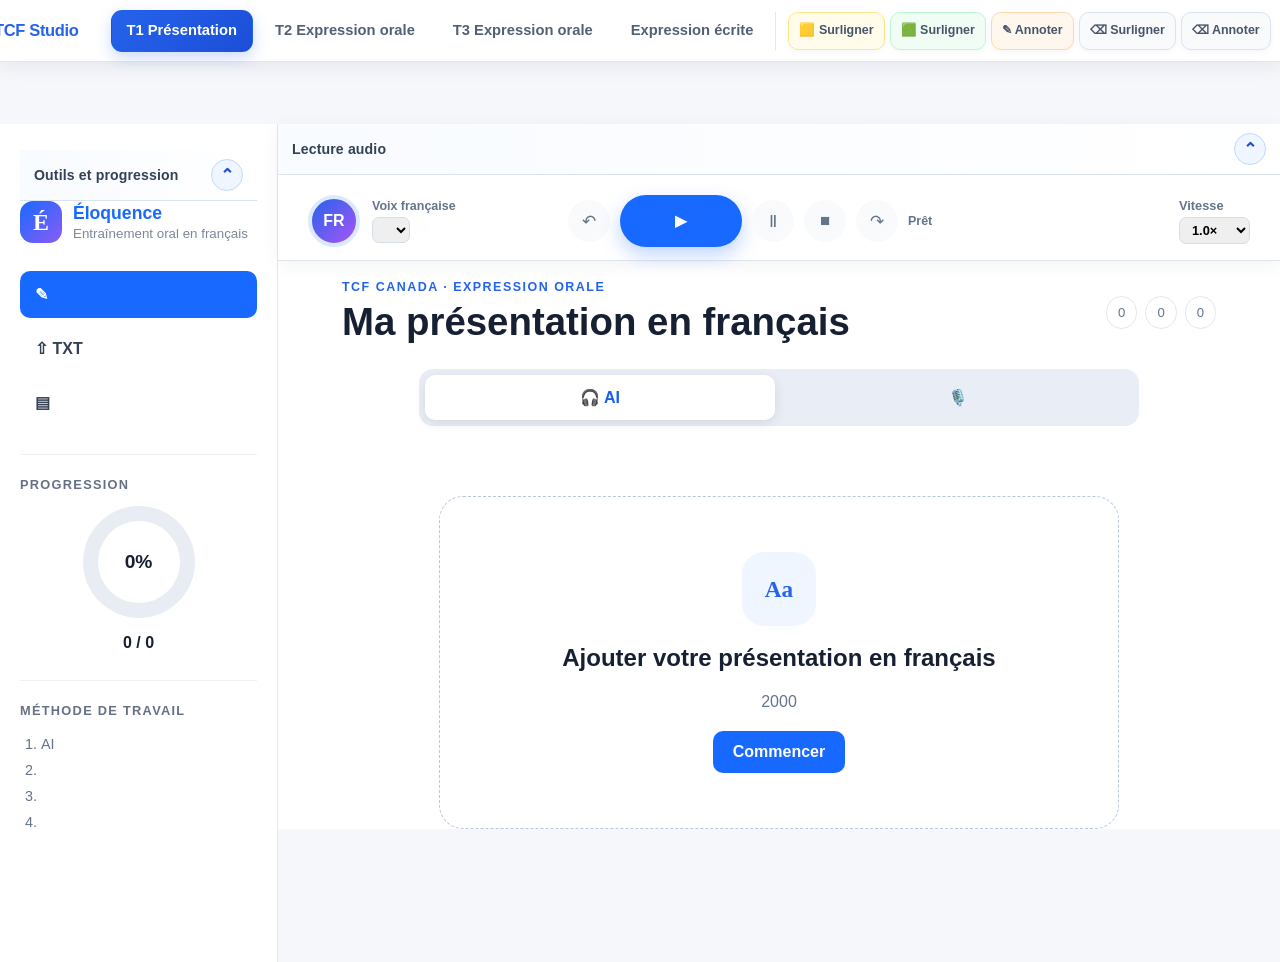
==== t1.html @ 90a97563 "Add persistent collapsible modules across all pages" ====
<!DOCTYPE html>
<html lang="fr">
<head>
  <meta charset="UTF-8" />
  <meta name="viewport" content="width=device-width, initial-scale=1.0" />
  <title>TCF Tâche 1 自我介绍训练</title>
  <link rel="stylesheet" href="t1.css" />
  <link rel="stylesheet" href="site-nav.css" />
  <link rel="stylesheet" href="study-tools.css" />
</head>
<body>
  <nav class="site-switcher" aria-label="学习页面切换">
    <a class="active" href="t1.html">T1 自我介绍</a>
    <a href="t2.html">T2 口语</a>
    <a href="index.html">T3 口语</a>
    <a href="writing.html">写作练习</a>
  </nav>

  <div class="reader-app">
    <aside class="reader-sidebar">
      <div class="brand"><span>É</span><div><strong>Éloquence</strong><small>法语口语训练</small></div></div>
      <button class="side-action primary" id="newTextBtn" type="button">✎ 添加文本</button>
      <label class="side-action file-action">⇧ 上传 TXT<input id="fileInput" type="file" accept=".txt,text/plain" /></label>
      <button class="side-action" id="libraryBtn" type="button">▤ 我的自我介绍</button>

      <div class="side-section">
        <h2>练习进度</h2>
        <div class="progress-ring" id="progressRing"><span id="progressValue">0%</span></div>
        <p><strong id="sentenceProgress">0 / 0</strong> 句已练习</p>
      </div>

      <div class="side-section tips">
        <h2>练习方法</h2>
        <ol>
          <li>先听 AI 逐句朗读</li>
          <li>录下自己的发音</li>
          <li>使用识别功能比较</li>
          <li>反复练习低分句子</li>
        </ol>
      </div>
    </aside>

    <main class="reader-main">
      <header class="player-bar">
        <div class="voice-control">
          <div class="voice-avatar">FR</div>
          <label>法语声音<select id="voiceSelect"></select></label>
        </div>
        <div class="play-controls">
          <button id="previousBtn" type="button" aria-label="上一句">↶</button>
          <button class="main-play" id="playAllBtn" type="button" aria-label="从头播放全文">▶ 全文朗读</button>
          <button id="pauseBtn" type="button" aria-label="暂停或继续">Ⅱ</button>
          <button id="stopBtn" type="button" aria-label="停止">■</button>
          <button id="nextBtn" type="button" aria-label="下一句">↷</button>
          <span class="playback-status" id="playbackStatus">准备就绪</span>
        </div>
        <label class="rate-control">语速
          <select id="rateSelect">
            <option value="0.65">0.65×</option><option value="0.75">0.75×</option>
            <option value="0.85">0.85×</option><option value="1" selected>1.0×</option>
            <option value="1.1">1.1×</option><option value="1.25">1.25×</option>
          </select>
        </label>
      </header>

      <section class="document-head">
        <div><p>TCF CANADA · EXPRESSION ORALE</p><h1>我的法语自我介绍</h1></div>
        <div class="document-stats"><span id="characterCount">0 字符</span><span id="sentenceCount">0 句</span><span id="estimatedTime">约 0 分钟</span></div>
      </section>

      <div class="practice-mode-tabs" id="practiceModeTabs">
        <button class="is-active" type="button" data-mode="listen">🎧 整体听 AI 朗读</button>
        <button type="button" data-mode="repeat">🎙️ 逐句跟读与纠音</button>
      </div>

      <section class="empty-state" id="emptyState">
        <div class="empty-icon">Aa</div>
        <h2>添加你的法语自我介绍</h2>
        <p>支持约 2000 字长文本。系统会自动分句并生成逐句朗读、录音和发音对比。</p>
        <button id="emptyAddBtn" type="button">开始添加文本</button>
      </section>

      <section class="continuous-reader" id="continuousReader" hidden>
        <div class="continuous-guide"><span>AI 朗读时，当前句会自动高亮并跟随滚动</span><button id="continuousPlayBtn" type="button">▶ 从头朗读全文</button></div>
        <div class="continuous-text" id="continuousText" lang="fr"></div>
      </section>

      <section class="sentence-list" id="sentenceList" hidden></section>
    </main>
  </div>

  <dialog id="textDialog">
    <form method="dialog" class="text-dialog-card">
      <div class="dialog-heading"><div><small>MON INTRODUCTION</small><h2>录入自我介绍</h2></div><button value="cancel" aria-label="关闭">×</button></div>
      <label for="introTitle">标题</label>
      <input id="introTitle" type="text" value="我的法语自我介绍" />
      <label for="introEditor">法语正文</label>
      <textarea id="introEditor" lang="fr" spellcheck="true" placeholder="Bonjour, je m'appelle…"></textarea>
      <div class="dialog-footer"><span id="dialogCount">0 字符</span><button class="save-text" id="saveTextBtn" value="default" type="button">保存并生成逐句练习</button></div>
    </form>
  </dialog>

  <template id="sentenceTemplate">
    <article class="sentence-card">
      <div class="sentence-number"></div>
      <div class="sentence-content">
        <p class="sentence-text" lang="fr"></p>
        <div class="sentence-actions">
          <button class="speak-button" type="button">▶ AI 朗读</button>
          <button class="record-button" type="button">● 开始录音</button>
          <button class="replay-button" type="button" disabled>♫ 回放录音</button>
          <button class="compare-button" type="button">◎ 发音识别</button>
        </div>
        <div class="comparison" hidden></div>
      </div>
      <div class="sentence-score">未练习</div>
    </article>
  </template>
  <script src="t1.js"></script>
  <script src="study-tools.js"></script>
  <script src="french-only.js"></script>
  <script src="module-collapse.js"></script>
</body>
</html>
---- t1.css ----
:root { font-family: Inter, -apple-system, BlinkMacSystemFont, "Segoe UI", sans-serif; color: #172033; background: #f5f7fb; }
* { box-sizing: border-box; }
body { margin: 0; }
button, input, textarea, select { font: inherit; }
button { cursor: pointer; }
.site-switcher { position: sticky; top: 0; z-index: 1000; display: flex; justify-content: center; gap: 8px; padding: 10px 16px; background: rgba(15,23,42,.97); box-shadow: 0 5px 18px rgba(15,23,42,.18); }
.site-switcher a { padding: 9px 16px; color: #cbd5e1; border-radius: 9px; font-weight: 750; text-decoration: none; }
.site-switcher a:hover { color: #fff; background: #334155; }
.site-switcher a.active { color: #fff; background: #2563eb; }
.reader-app { min-height: calc(100vh - 57px); display: grid; grid-template-columns: 278px 1fr; }
.reader-sidebar { position: sticky; top: 62px; height: calc(100vh - 62px); padding: 26px 20px; background: #fff; border-right: 1px solid #e2e8f0; overflow-y: auto; }
.brand { display: flex; align-items: center; gap: 11px; margin-bottom: 28px; color: #1769ff; }
.brand > span { display: grid; place-items: center; width: 42px; height: 42px; color: #fff; background: linear-gradient(135deg,#1769ff,#8b5cf6); border-radius: 13px; font: 900 1.5rem Georgia; }
.brand strong, .brand small { display: block; }.brand strong { font-size: 1.1rem; }.brand small { margin-top: 2px; color: #7c8799; }
.side-action { display: block; width: 100%; margin: 7px 0; padding: 13px 14px; color: #344054; text-align: left; background: #fff; border: 1px solid transparent; border-radius: 10px; font-weight: 750; }
.side-action:hover { background: #f1f5ff; color: #155eef; }.side-action.primary { color: #fff; background: #1769ff; }.file-action input { display: none; }
.side-section { margin-top: 28px; padding-top: 22px; border-top: 1px solid #edf0f5; text-align: center; }.side-section h2 { margin: 0 0 14px; color: #667085; text-align: left; font-size: .8rem; letter-spacing: .1em; text-transform: uppercase; }
.progress-ring { --progress: 0deg; display: grid; place-items: center; width: 112px; height: 112px; margin: 0 auto 12px; background: conic-gradient(#22c55e var(--progress), #e8edf4 0); border-radius: 50%; }.progress-ring::before { content:""; width: 82px; height: 82px; background:#fff; border-radius:50%; }.progress-ring span { position:absolute; font-weight:900; font-size:1.2rem; }
.tips { text-align: left; }.tips ol { padding-left: 21px; color: #64748b; line-height: 1.8; font-size: .9rem; }
.reader-main { min-width: 0; }
.player-bar { position: sticky; top: 62px; z-index: 50; min-height: 90px; display: grid; grid-template-columns: 1fr auto 1fr; align-items: center; gap: 20px; padding: 13px 30px; background: rgba(255,255,255,.96); border-bottom: 1px solid #dfe5ee; box-shadow: 0 4px 18px rgba(15,23,42,.05); backdrop-filter: blur(12px); }
.voice-control { display: flex; align-items: center; gap: 12px; }.voice-avatar { display:grid; place-items:center; width:52px; height:52px; color:#fff; background:linear-gradient(135deg,#2563eb,#a855f7); border:4px solid #dbeafe; border-radius:50%; font-weight:900; }.voice-control label { color:#64748b; font-size:.78rem; font-weight:750; }.voice-control select, .rate-control select { display:block; max-width:230px; margin-top:4px; padding:4px 8px; border:1px solid #d7dde7; border-radius:7px; }
.play-controls { display:flex; align-items:center; gap:10px; }.play-controls button { width:42px; height:42px; color:#64748b; background:#f8fafc; border:0; border-radius:50%; font-size:1.05rem; }.play-controls .main-play { width:auto; min-width:122px; padding:0 18px; height:52px; color:#fff; background:#1769ff; border-radius:28px; font-size:.95rem; font-weight:850; box-shadow:0 8px 20px rgba(23,105,255,.28); }.playback-status { min-width:82px; color:#64748b; font-size:.78rem; font-weight:750; }
.rate-control { justify-self:end; color:#64748b; font-size:.8rem; font-weight:750; }
.document-head { display:flex; justify-content:space-between; gap:20px; padding:30px clamp(24px,5vw,72px) 20px; }.document-head p { margin:0; color:#2563eb; font-size:.78rem; font-weight:850; letter-spacing:.12em; }.document-head h1 { margin:6px 0 0; font-size:clamp(1.7rem,3vw,2.5rem); }.document-stats { display:flex; align-items:center; gap:8px; flex-wrap:wrap; }.document-stats span { padding:8px 11px; color:#64748b; background:#fff; border:1px solid #e2e8f0; border-radius:99px; font-size:.82rem; }
.practice-mode-tabs { display:flex; justify-content:center; gap:8px; width:min(720px,calc(100% - 32px)); margin:5px auto 24px; padding:6px; background:#e9eef6; border-radius:14px; }.practice-mode-tabs button { flex:1; padding:13px 18px; color:#64748b; background:transparent; border:0; border-radius:10px; font-weight:850; }.practice-mode-tabs button.is-active { color:#155eef; background:#fff; box-shadow:0 3px 12px rgba(15,23,42,.1); }
.empty-state { width:min(680px,calc(100% - 40px)); margin:70px auto; padding:55px 30px; text-align:center; background:#fff; border:1px dashed #b9c7dc; border-radius:24px; }.empty-icon { display:grid; place-items:center; width:74px; height:74px; margin:0 auto 18px; color:#2563eb; background:#eff6ff; border-radius:22px; font:800 1.45rem Georgia; }.empty-state h2 { margin:0 0 10px; }.empty-state p { color:#64748b; line-height:1.7; }.empty-state button,.save-text { padding:12px 20px; color:#fff; background:#1769ff; border:0; border-radius:10px; font-weight:800; }
.continuous-reader { width:min(1060px,calc(100% - 42px)); margin:0 auto 70px; }.continuous-guide { display:flex; justify-content:space-between; align-items:center; gap:16px; margin-bottom:12px; padding:12px 16px; color:#475569; background:#eaf2ff; border:1px solid #bfdbfe; border-radius:11px; font-size:.9rem; }.continuous-guide button { padding:9px 14px; color:#fff; background:#1769ff; border:0; border-radius:8px; font-weight:800; }.continuous-text { padding:42px clamp(25px,5vw,65px); background:#fff; border:1px solid #e1e7f0; border-radius:20px; box-shadow:0 10px 35px rgba(15,23,42,.06); font:1.35rem/2.05 Georgia,"Times New Roman",serif; }.reader-sentence { padding:3px 2px; border-radius:6px; transition:.18s ease; cursor:pointer; }.reader-sentence:hover { background:#eff6ff; }.reader-sentence.is-reading { color:#123ea7; background:#fde68a; box-shadow:0 0 0 3px rgba(245,158,11,.14); }
.sentence-list { width:min(1050px,calc(100% - 42px)); margin:5px auto 70px; }.sentence-card { position:relative; display:grid; grid-template-columns:48px 1fr auto; gap:16px; margin:14px 0; padding:22px; background:#fff; border:1px solid #e1e7f0; border-radius:17px; box-shadow:0 7px 22px rgba(15,23,42,.045); transition:.18s ease; }.sentence-card.is-active { border-color:#60a5fa; box-shadow:0 0 0 3px #dbeafe,0 12px 28px rgba(37,99,235,.1); }.sentence-card.is-complete { border-left:5px solid #22c55e; }.sentence-number { display:grid; place-items:center; width:38px; height:38px; color:#2563eb; background:#eff6ff; border-radius:11px; font-weight:900; }.sentence-text { margin:3px 0 16px; font:1.28rem/1.75 Georgia,"Times New Roman",serif; }.sentence-actions { display:flex; flex-wrap:wrap; gap:8px; }.sentence-actions button { padding:8px 11px; color:#475569; background:#f8fafc; border:1px solid #d8e0eb; border-radius:8px; font-size:.82rem; font-weight:750; }.sentence-actions button:hover:not(:disabled) { color:#155eef; background:#eff6ff; border-color:#93c5fd; }.record-button.is-recording { color:#fff!important; background:#ef4444!important; }.sentence-score { min-width:68px; color:#94a3b8; font-size:.8rem; font-weight:800; text-align:right; }.sentence-score.good { color:#16a34a; }.sentence-score.medium { color:#d97706; }.comparison { margin-top:14px; padding:12px 14px; color:#475569; background:#f8fafc; border-radius:9px; font-size:.9rem; line-height:1.65; }.comparison strong { color:#1d4ed8; }
.correction-words { display:flex; flex-wrap:wrap; gap:6px; margin-top:8px; }.correction-words span { padding:4px 8px; color:#b42318; background:#fee4e2; border-radius:6px; font-weight:750; }
dialog { width:min(850px,calc(100% - 24px)); padding:0; border:0; border-radius:20px; box-shadow:0 30px 90px rgba(15,23,42,.3); }dialog::backdrop { background:rgba(15,23,42,.55); backdrop-filter:blur(4px); }.text-dialog-card { padding:28px; }.dialog-heading { display:flex; justify-content:space-between; align-items:start; }.dialog-heading small { color:#2563eb; font-weight:850; letter-spacing:.12em; }.dialog-heading h2 { margin:5px 0 22px; }.dialog-heading button { border:0; background:transparent; font-size:1.8rem; }.text-dialog-card > label { display:block; margin:14px 0 7px; color:#475569; font-weight:750; }.text-dialog-card input,.text-dialog-card textarea { width:100%; padding:12px 14px; border:1px solid #cbd5e1; border-radius:10px; outline:0; }.text-dialog-card textarea { min-height:390px; resize:vertical; font:1.08rem/1.75 Georgia,serif; }.dialog-footer { display:flex; justify-content:space-between; align-items:center; margin-top:15px; color:#64748b; }
@media(max-width:850px){.reader-app{display:block}.reader-sidebar{position:static;width:auto;height:auto}.side-section{display:none}.player-bar{top:57px;grid-template-columns:1fr auto}.rate-control{display:none}.sentence-card{grid-template-columns:38px 1fr}.sentence-score{grid-column:2;text-align:left}.document-head{display:block}.document-stats{margin-top:14px}.site-switcher{justify-content:flex-start;overflow-x:auto}.site-switcher a{flex:none}}
---- site-nav.css ----
:root {
  --studio-blue: #2563eb;
  --studio-blue-dark: #1d4ed8;
  --studio-ink: #172033;
  --studio-muted: #64748b;
  --studio-line: #e2e8f0;
  --studio-paper: #f5f7fb;
  --studio-surface: #ffffff;
  --studio-radius: 16px;
  --studio-shadow: 0 10px 30px rgba(15, 23, 42, 0.07);
}

html { scroll-behavior: smooth; }
body { color: var(--studio-ink); background: var(--studio-paper); }

.site-switcher {
  position: sticky !important;
  top: 0 !important;
  z-index: 2000 !important;
  min-height: 62px;
  display: flex !important;
  align-items: center;
  justify-content: center !important;
  gap: 6px !important;
  padding: 9px max(16px, calc((100vw - 1380px) / 2)) !important;
  background: rgba(255, 255, 255, 0.96) !important;
  border-bottom: 1px solid var(--studio-line);
  box-shadow: 0 5px 20px rgba(15, 23, 42, 0.07) !important;
  backdrop-filter: blur(14px);
}

.site-switcher::before {
  content: "TCF Studio";
  margin-right: 14px;
  padding: 0 12px;
  color: var(--studio-blue);
  font-size: 1.03rem;
  font-weight: 900;
  letter-spacing: -0.02em;
  white-space: nowrap;
}

.site-switcher::after {
  content: "FR";
  margin-left: 6px;
  display: grid;
  place-items: center;
  width: 34px;
  height: 34px;
  color: #fff;
  background: linear-gradient(135deg, #2563eb, #7c3aed);
  border-radius: 50%;
  font-size: 0.72rem;
  font-weight: 900;
}

.top-study-actions {
  display: flex;
  align-items: center;
  gap: 5px;
  margin-left: auto;
  padding-left: 12px;
  border-left: 1px solid #e2e8f0;
  white-space: nowrap;
}
.top-study-actions button {
  min-height: 38px;
  padding: 7px 10px;
  color: #475569;
  background: #f8fafc;
  border: 1px solid #dbe3ee;
  border-radius: 10px;
  font-size: .78rem;
  font-weight: 800;
  line-height: 1;
  box-shadow: 0 2px 6px rgba(15,23,42,.04);
  transition: transform .15s ease, border-color .15s ease, background .15s ease, box-shadow .15s ease;
}
.top-study-actions button:hover {
  color: #1d4ed8;
  background: #fff;
  border-color: #93c5fd;
  box-shadow: 0 5px 12px rgba(37,99,235,.12);
  transform: translateY(-1px);
}
.top-study-actions button:nth-child(1) { background:#fffceb; border-color:#fde68a; }
.top-study-actions button:nth-child(2) { background:#f0fdf4; border-color:#bbf7d0; }
.top-study-actions button:nth-child(3) { background:#fff7ed; border-color:#fed7aa; }

.site-switcher a {
  display: inline-flex !important;
  align-items: center;
  justify-content: center;
  min-height: 42px;
  padding: 9px 15px !important;
  color: #526077 !important;
  background: transparent !important;
  border: 1px solid transparent;
  border-radius: 11px !important;
  font-size: 0.92rem;
  font-weight: 800 !important;
  line-height: 1.2;
  text-decoration: none !important;
  white-space: nowrap;
  transition: 0.16s ease;
}

.site-switcher a:hover,
.site-switcher a:focus-visible {
  color: var(--studio-blue) !important;
  background: #eff6ff !important;
  border-color: #bfdbfe;
  outline: none;
}

.site-switcher a.active {
  color: #fff !important;
  background: linear-gradient(135deg, var(--studio-blue), var(--studio-blue-dark)) !important;
  border-color: transparent;
  box-shadow: 0 6px 15px rgba(37, 99, 235, 0.23);
}

button, a, input, textarea, select { -webkit-tap-highlight-color: transparent; }
button:focus-visible, input:focus-visible, textarea:focus-visible, select:focus-visible {
  outline: 3px solid rgba(37, 99, 235, 0.2);
  outline-offset: 2px;
}

@media (max-width: 760px) {
  .site-switcher {
    justify-content: flex-start !important;
    min-height: 57px;
    padding: 7px 9px !important;
    overflow-x: auto;
    scrollbar-width: none;
  }
  .site-switcher::-webkit-scrollbar { display: none; }
  .site-switcher::before { content: "TCF"; margin-right: 2px; padding: 0 7px; }
  .site-switcher::after { display: none; }
  .site-switcher a { flex: none; min-height: 39px; padding: 8px 12px !important; font-size: 0.84rem; }
  .top-study-actions { flex:none; margin-left:8px; padding-left:8px; }
  .top-study-actions button { min-height:36px; padding:7px 9px; }
  .top-study-actions button span { display:none; }
}

@media print { .site-switcher { display: none !important; } }

.major-collapsible { position:relative; }
.major-collapse-bar { display:flex; align-items:center; justify-content:space-between; gap:14px; min-height:48px; padding:9px 14px; color:#334155; background:linear-gradient(90deg,#f8fbff,#fff); border-bottom:1px solid #dbe3ee; }
.major-collapse-bar strong { font-size:.88rem; letter-spacing:.01em; }
.major-collapse-bar button { display:grid; place-items:center; width:32px; height:32px; padding:0; color:#1d4ed8; background:#eff6ff; border:1px solid #bfdbfe; border-radius:50%; font-size:1.05rem; font-weight:900; }
.major-collapse-bar button:hover { color:#fff; background:#2563eb; }
.major-collapsible.is-major-collapsed > :not(.major-collapse-bar) { display:none!important; }
.major-collapsible.is-major-collapsed { min-height:48px!important; padding-bottom:0!important; }
.major-t1-practice { min-width:0; background:#fff; }
.player-bar.major-collapsible > .major-collapse-bar { grid-column:1/-1; width:100%; margin:-13px -30px 0; width:calc(100% + 60px); }
@media(max-width:760px){.major-collapse-bar{min-height:44px;padding:7px 10px}.major-collapse-bar button{width:30px;height:30px}}
---- study-tools.css ----
.study-tools { position: fixed; right: 16px; bottom: 18px; z-index: 1800; width: min(310px,calc(100vw - 24px)); color: #334155; background: rgba(255,255,255,.97); border: 1px solid #cbd5e1; border-radius: 15px; box-shadow: 0 16px 40px rgba(15,23,42,.18); overflow: hidden; backdrop-filter: blur(12px); }
.study-tools__header { display: flex; align-items: center; justify-content: space-between; padding: 10px 12px; color: #fff; background: #1e3a8a; }.study-tools__header strong { font-size: .88rem; }.study-tools__toggle { width: 28px; height: 28px; padding: 0; color: #fff; background: rgba(255,255,255,.15); border: 0; border-radius: 50%; }
.study-tools__body { padding: 10px; }.study-tools.is-collapsed .study-tools__body { display: none; }.study-tools.is-collapsed { width: 155px; }
.study-tools__actions { display: grid; grid-template-columns: 1fr 1fr; gap: 7px; }.study-tools__actions button { padding: 8px 7px; color: #475569; background: #f8fafc; border: 1px solid #d7dee8; border-radius: 8px; font-size: .76rem; font-weight: 800; }.study-tools__actions button:hover { color: #1d4ed8; border-color: #93c5fd; background: #eff6ff; }.study-tools__actions .yellow::before,.study-tools__actions .green::before { content:""; display:inline-block; width:10px; height:10px; margin-right:5px; border-radius:3px; }.study-tools__actions .yellow::before { background:#fde047; }.study-tools__actions .green::before { background:#86efac; }
.study-tools__list { max-height: 210px; margin-top: 9px; overflow: auto; }.study-tools__empty { padding: 12px; color: #94a3b8; text-align: center; font-size: .75rem; }.study-note-item { position: relative; margin: 6px 0; padding: 9px 26px 9px 9px; background: #f8fafc; border-left: 4px solid #94a3b8; border-radius: 7px; cursor: pointer; }.study-note-item.yellow { border-left-color:#eab308; background:#fffceb; }.study-note-item.green { border-left-color:#22c55e; background:#f0fdf4; }.study-note-item.note { border-left-color:#f97316; background:#fff7ed; }.study-note-item q { display:block; overflow:hidden; color:#475569; font-size:.72rem; line-height:1.4; text-overflow:ellipsis; white-space:nowrap; }.study-note-item p { margin:4px 0 0; color:#1e293b; font-size:.76rem; line-height:1.4; }.study-note-item button { position:absolute; top:6px; right:6px; padding:2px 5px; color:#94a3b8; background:transparent; border:0; }.study-note-item button:hover { color:#dc2626; }
.study-highlight-yellow { background:#fef08a !important; box-shadow:inset 0 -2px #eab308; border-radius:3px; }.study-highlight-green { background:#bbf7d0 !important; box-shadow:inset 0 -2px #22c55e; border-radius:3px; }.study-highlight-note { background:#ffedd5 !important; border-bottom:2px dashed #f97316; border-radius:3px; }
.study-textarea-marked { outline: 3px solid rgba(37,99,235,.18) !important; outline-offset: 2px; }
@media(max-width:600px){.study-tools{right:8px;bottom:8px}}
@media print{.study-tools{display:none!important}}

/* T2/T3 use the same floating annotation UI as the writing page. */
body:has(.study-tools) .annotation-controls,
body:has(.study-tools) .comments-panel,
body:has(.study-tools) #highlight-yellow,
body:has(.study-tools) #highlight-green,
body:has(.study-tools) #annotate,
body:has(.study-tools) #clear-highlights,
body:has(.study-tools) #clear-notes { display:none!important; }
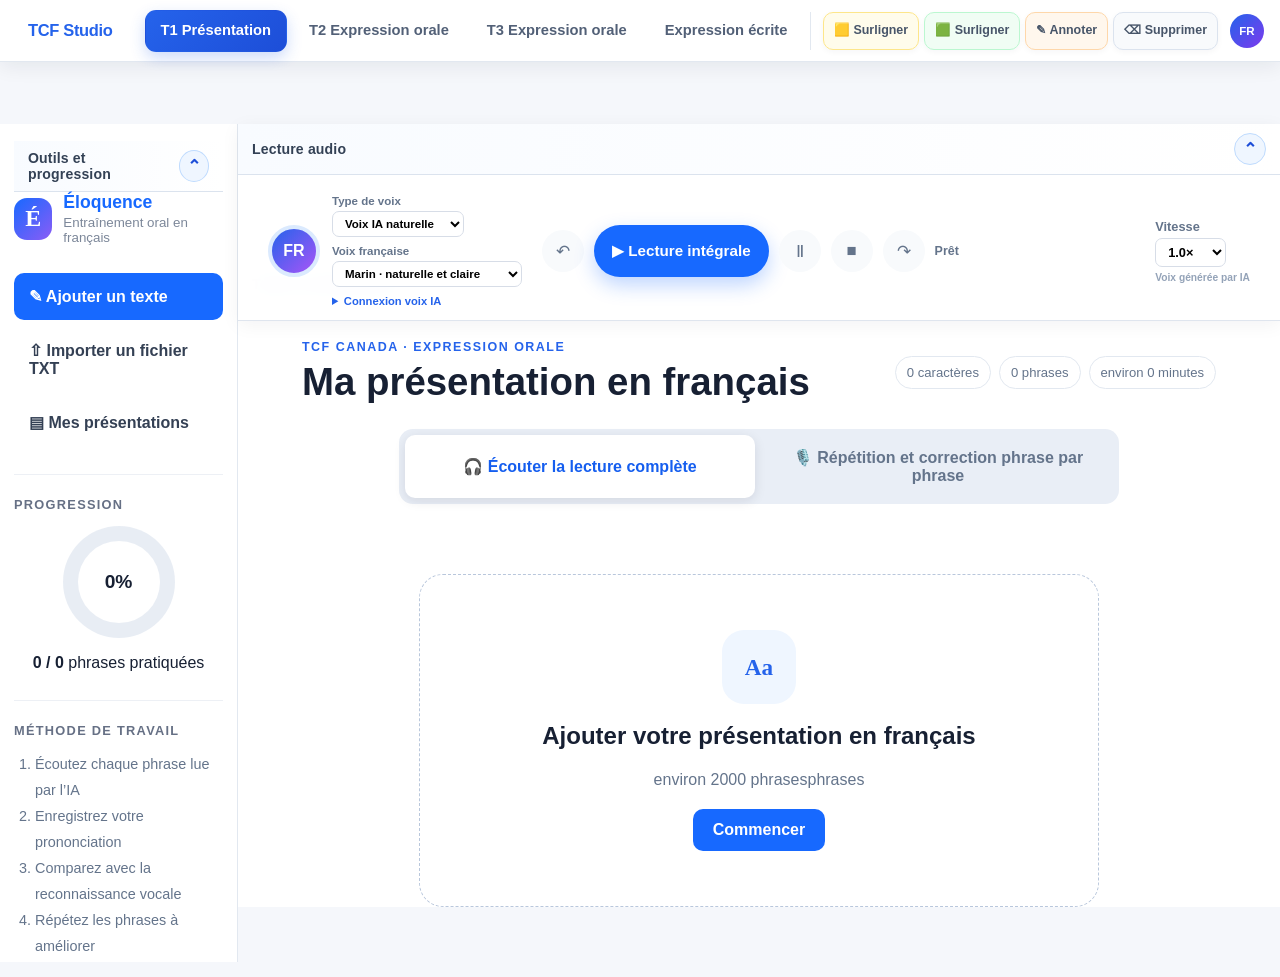
==== commit 390030d7: "Add natural neural voices to T1 reader" ====
--- a/t1.html
+++ b/t1.html
@@ -3,13 +3,13 @@
 <head>
   <meta charset="UTF-8" />
   <meta name="viewport" content="width=device-width, initial-scale=1.0" />
-  <title>TCF Tâche 1 自我介绍训练</title>
+  <title>TCF Tâche 1 · Présentation</title>
   <link rel="stylesheet" href="t1.css" />
   <link rel="stylesheet" href="site-nav.css" />
   <link rel="stylesheet" href="study-tools.css" />
 </head>
 <body>
-  <nav class="site-switcher" aria-label="学习页面切换">
+  <nav class="site-switcher" aria-label="Navigation entre les exercices">
     <a class="active" href="t1.html">T1 自我介绍</a>
     <a href="t2.html">T2 口语</a>
     <a href="index.html">T3 口语</a>
@@ -44,7 +44,11 @@
       <header class="player-bar">
         <div class="voice-control">
           <div class="voice-avatar">FR</div>
-          <label>法语声音<select id="voiceSelect"></select></label>
+          <div class="voice-settings">
+            <label>Type de voix<select id="voiceModeSelect"><option value="ai">Voix IA naturelle</option><option value="system">Voix de l’appareil</option></select></label>
+            <label>Voix française<select id="voiceSelect"></select></label>
+            <details class="voice-api-settings"><summary>Connexion voix IA</summary><label>Adresse du service<input id="ttsEndpoint" type="url" placeholder="https://votre-service.vercel.app/api/tts" /></label><small>La clé API reste uniquement sur le serveur.</small></details>
+          </div>
         </div>
         <div class="play-controls">
           <button id="previousBtn" type="button" aria-label="上一句">↶</button>
@@ -60,6 +64,7 @@
             <option value="0.85">0.85×</option><option value="1" selected>1.0×</option>
             <option value="1.1">1.1×</option><option value="1.25">1.25×</option>
           </select>
+          <small class="ai-disclosure">Voix générée par IA</small>
         </label>
       </header>
 
--- a/t1.css
+++ b/t1.css
@@ -7,8 +7,8 @@
 .site-switcher a { padding: 9px 16px; color: #cbd5e1; border-radius: 9px; font-weight: 750; text-decoration: none; }
 .site-switcher a:hover { color: #fff; background: #334155; }
 .site-switcher a.active { color: #fff; background: #2563eb; }
-.reader-app { min-height: calc(100vh - 57px); display: grid; grid-template-columns: 278px 1fr; }
-.reader-sidebar { position: sticky; top: 62px; height: calc(100vh - 62px); padding: 26px 20px; background: #fff; border-right: 1px solid #e2e8f0; overflow-y: auto; }
+.reader-app { min-height: calc(100vh - 57px); display: grid; grid-template-columns: 238px 1fr; }
+.reader-sidebar { position: sticky; top: 62px; height: calc(100vh - 62px); padding: 17px 14px; background: #fff; border-right: 1px solid #e2e8f0; overflow-y: auto; }
 .brand { display: flex; align-items: center; gap: 11px; margin-bottom: 28px; color: #1769ff; }
 .brand > span { display: grid; place-items: center; width: 42px; height: 42px; color: #fff; background: linear-gradient(135deg,#1769ff,#8b5cf6); border-radius: 13px; font: 900 1.5rem Georgia; }
 .brand strong, .brand small { display: block; }.brand strong { font-size: 1.1rem; }.brand small { margin-top: 2px; color: #7c8799; }
@@ -19,14 +19,16 @@
 .tips { text-align: left; }.tips ol { padding-left: 21px; color: #64748b; line-height: 1.8; font-size: .9rem; }
 .reader-main { min-width: 0; }
 .player-bar { position: sticky; top: 62px; z-index: 50; min-height: 90px; display: grid; grid-template-columns: 1fr auto 1fr; align-items: center; gap: 20px; padding: 13px 30px; background: rgba(255,255,255,.96); border-bottom: 1px solid #dfe5ee; box-shadow: 0 4px 18px rgba(15,23,42,.05); backdrop-filter: blur(12px); }
-.voice-control { display: flex; align-items: center; gap: 12px; }.voice-avatar { display:grid; place-items:center; width:52px; height:52px; color:#fff; background:linear-gradient(135deg,#2563eb,#a855f7); border:4px solid #dbeafe; border-radius:50%; font-weight:900; }.voice-control label { color:#64748b; font-size:.78rem; font-weight:750; }.voice-control select, .rate-control select { display:block; max-width:230px; margin-top:4px; padding:4px 8px; border:1px solid #d7dde7; border-radius:7px; }
+.voice-control { display: flex; align-items: center; gap: 12px; }.voice-avatar { display:grid; place-items:center; flex:0 0 auto; width:52px; height:52px; color:#fff; background:linear-gradient(135deg,#2563eb,#a855f7); border:4px solid #dbeafe; border-radius:50%; font-weight:900; }.voice-settings{display:flex;align-items:end;gap:8px;flex-wrap:wrap}.voice-control label { color:#64748b; font-size:.72rem; font-weight:750; }.voice-control select, .rate-control select,.voice-api-settings input { display:block; max-width:190px; margin-top:4px; padding:5px 8px; border:1px solid #d7dde7; border-radius:7px;background:#fff }
+.voice-api-settings{position:relative;font-size:.7rem;color:#64748b}.voice-api-settings summary{cursor:pointer;color:#2563eb;font-weight:800}.voice-api-settings[open]{position:absolute;top:80px;left:82px;width:310px;padding:12px;background:#fff;border:1px solid #dbe4f0;border-radius:10px;box-shadow:0 12px 30px rgba(15,23,42,.15)}.voice-api-settings input{width:100%;max-width:none}.voice-api-settings small,.ai-disclosure{display:block;margin-top:5px;color:#94a3b8;font-size:.64rem}.ai-disclosure{white-space:nowrap}
 .play-controls { display:flex; align-items:center; gap:10px; }.play-controls button { width:42px; height:42px; color:#64748b; background:#f8fafc; border:0; border-radius:50%; font-size:1.05rem; }.play-controls .main-play { width:auto; min-width:122px; padding:0 18px; height:52px; color:#fff; background:#1769ff; border-radius:28px; font-size:.95rem; font-weight:850; box-shadow:0 8px 20px rgba(23,105,255,.28); }.playback-status { min-width:82px; color:#64748b; font-size:.78rem; font-weight:750; }
 .rate-control { justify-self:end; color:#64748b; font-size:.8rem; font-weight:750; }
 .document-head { display:flex; justify-content:space-between; gap:20px; padding:30px clamp(24px,5vw,72px) 20px; }.document-head p { margin:0; color:#2563eb; font-size:.78rem; font-weight:850; letter-spacing:.12em; }.document-head h1 { margin:6px 0 0; font-size:clamp(1.7rem,3vw,2.5rem); }.document-stats { display:flex; align-items:center; gap:8px; flex-wrap:wrap; }.document-stats span { padding:8px 11px; color:#64748b; background:#fff; border:1px solid #e2e8f0; border-radius:99px; font-size:.82rem; }
 .practice-mode-tabs { display:flex; justify-content:center; gap:8px; width:min(720px,calc(100% - 32px)); margin:5px auto 24px; padding:6px; background:#e9eef6; border-radius:14px; }.practice-mode-tabs button { flex:1; padding:13px 18px; color:#64748b; background:transparent; border:0; border-radius:10px; font-weight:850; }.practice-mode-tabs button.is-active { color:#155eef; background:#fff; box-shadow:0 3px 12px rgba(15,23,42,.1); }
 .empty-state { width:min(680px,calc(100% - 40px)); margin:70px auto; padding:55px 30px; text-align:center; background:#fff; border:1px dashed #b9c7dc; border-radius:24px; }.empty-icon { display:grid; place-items:center; width:74px; height:74px; margin:0 auto 18px; color:#2563eb; background:#eff6ff; border-radius:22px; font:800 1.45rem Georgia; }.empty-state h2 { margin:0 0 10px; }.empty-state p { color:#64748b; line-height:1.7; }.empty-state button,.save-text { padding:12px 20px; color:#fff; background:#1769ff; border:0; border-radius:10px; font-weight:800; }
-.continuous-reader { width:min(1060px,calc(100% - 42px)); margin:0 auto 70px; }.continuous-guide { display:flex; justify-content:space-between; align-items:center; gap:16px; margin-bottom:12px; padding:12px 16px; color:#475569; background:#eaf2ff; border:1px solid #bfdbfe; border-radius:11px; font-size:.9rem; }.continuous-guide button { padding:9px 14px; color:#fff; background:#1769ff; border:0; border-radius:8px; font-weight:800; }.continuous-text { padding:42px clamp(25px,5vw,65px); background:#fff; border:1px solid #e1e7f0; border-radius:20px; box-shadow:0 10px 35px rgba(15,23,42,.06); font:1.35rem/2.05 Georgia,"Times New Roman",serif; }.reader-sentence { padding:3px 2px; border-radius:6px; transition:.18s ease; cursor:pointer; }.reader-sentence:hover { background:#eff6ff; }.reader-sentence.is-reading { color:#123ea7; background:#fde68a; box-shadow:0 0 0 3px rgba(245,158,11,.14); }
+.continuous-reader { width:min(1060px,calc(100% - 42px)); margin:0 auto 70px; }.continuous-guide { display:flex; justify-content:space-between; align-items:center; gap:16px; margin-bottom:12px; padding:12px 16px; color:#475569; background:#eaf2ff; border:1px solid #bfdbfe; border-radius:11px; font-size:.9rem; }.continuous-guide button { padding:9px 14px; color:#fff; background:#1769ff; border:0; border-radius:8px; font-weight:800; }.continuous-text { padding:42px clamp(25px,5vw,65px); background:#fff; border:1px solid #e1e7f0; border-radius:20px; box-shadow:0 10px 35px rgba(15,23,42,.06); font:1.35rem/2.05 Georgia,"Times New Roman",serif; }.reader-paragraph{margin:0 0 1.4em}.reader-paragraph:last-child{margin-bottom:0}.reader-sentence { padding:3px 2px; border-radius:6px; transition:.18s ease; cursor:pointer; }.reader-sentence:hover { background:#eff6ff; }.reader-sentence.is-reading { color:#123ea7; background:#fde68a; box-shadow:0 0 0 3px rgba(245,158,11,.14); }
 .sentence-list { width:min(1050px,calc(100% - 42px)); margin:5px auto 70px; }.sentence-card { position:relative; display:grid; grid-template-columns:48px 1fr auto; gap:16px; margin:14px 0; padding:22px; background:#fff; border:1px solid #e1e7f0; border-radius:17px; box-shadow:0 7px 22px rgba(15,23,42,.045); transition:.18s ease; }.sentence-card.is-active { border-color:#60a5fa; box-shadow:0 0 0 3px #dbeafe,0 12px 28px rgba(37,99,235,.1); }.sentence-card.is-complete { border-left:5px solid #22c55e; }.sentence-number { display:grid; place-items:center; width:38px; height:38px; color:#2563eb; background:#eff6ff; border-radius:11px; font-weight:900; }.sentence-text { margin:3px 0 16px; font:1.28rem/1.75 Georgia,"Times New Roman",serif; }.sentence-actions { display:flex; flex-wrap:wrap; gap:8px; }.sentence-actions button { padding:8px 11px; color:#475569; background:#f8fafc; border:1px solid #d8e0eb; border-radius:8px; font-size:.82rem; font-weight:750; }.sentence-actions button:hover:not(:disabled) { color:#155eef; background:#eff6ff; border-color:#93c5fd; }.record-button.is-recording { color:#fff!important; background:#ef4444!important; }.sentence-score { min-width:68px; color:#94a3b8; font-size:.8rem; font-weight:800; text-align:right; }.sentence-score.good { color:#16a34a; }.sentence-score.medium { color:#d97706; }.comparison { margin-top:14px; padding:12px 14px; color:#475569; background:#f8fafc; border-radius:9px; font-size:.9rem; line-height:1.65; }.comparison strong { color:#1d4ed8; }
+.sentence-paragraph-group{margin:0 0 30px;padding:12px 15px 5px;background:#f8fbff;border:1px solid #dbeafe;border-radius:18px}.paragraph-label{display:inline-block;margin:0 0 2px;padding:5px 10px;color:#1d4ed8;background:#dbeafe;border-radius:999px;font-size:.76rem;font-weight:850;letter-spacing:.04em}
 .correction-words { display:flex; flex-wrap:wrap; gap:6px; margin-top:8px; }.correction-words span { padding:4px 8px; color:#b42318; background:#fee4e2; border-radius:6px; font-weight:750; }
 dialog { width:min(850px,calc(100% - 24px)); padding:0; border:0; border-radius:20px; box-shadow:0 30px 90px rgba(15,23,42,.3); }dialog::backdrop { background:rgba(15,23,42,.55); backdrop-filter:blur(4px); }.text-dialog-card { padding:28px; }.dialog-heading { display:flex; justify-content:space-between; align-items:start; }.dialog-heading small { color:#2563eb; font-weight:850; letter-spacing:.12em; }.dialog-heading h2 { margin:5px 0 22px; }.dialog-heading button { border:0; background:transparent; font-size:1.8rem; }.text-dialog-card > label { display:block; margin:14px 0 7px; color:#475569; font-weight:750; }.text-dialog-card input,.text-dialog-card textarea { width:100%; padding:12px 14px; border:1px solid #cbd5e1; border-radius:10px; outline:0; }.text-dialog-card textarea { min-height:390px; resize:vertical; font:1.08rem/1.75 Georgia,serif; }.dialog-footer { display:flex; justify-content:space-between; align-items:center; margin-top:15px; color:#64748b; }
 @media(max-width:850px){.reader-app{display:block}.reader-sidebar{position:static;width:auto;height:auto}.side-section{display:none}.player-bar{top:57px;grid-template-columns:1fr auto}.rate-control{display:none}.sentence-card{grid-template-columns:38px 1fr}.sentence-score{grid-column:2;text-align:left}.document-head{display:block}.document-stats{margin-top:14px}.site-switcher{justify-content:flex-start;overflow-x:auto}.site-switcher a{flex:none}}
--- a/site-nav.css
+++ b/site-nav.css
@@ -86,6 +86,7 @@
 .top-study-actions button:nth-child(1) { background:#fffceb; border-color:#fde68a; }
 .top-study-actions button:nth-child(2) { background:#f0fdf4; border-color:#bbf7d0; }
 .top-study-actions button:nth-child(3) { background:#fff7ed; border-color:#fed7aa; }
+.top-study-actions button.is-active { color:#fff!important; background:#dc2626!important; border-color:#dc2626!important; box-shadow:0 5px 14px rgba(220,38,38,.24); }.delete-one-mode mark,.delete-one-mode .annotation { cursor:crosshair!important; outline:2px dashed #dc2626; }
 
 .site-switcher a {
   display: inline-flex !important;
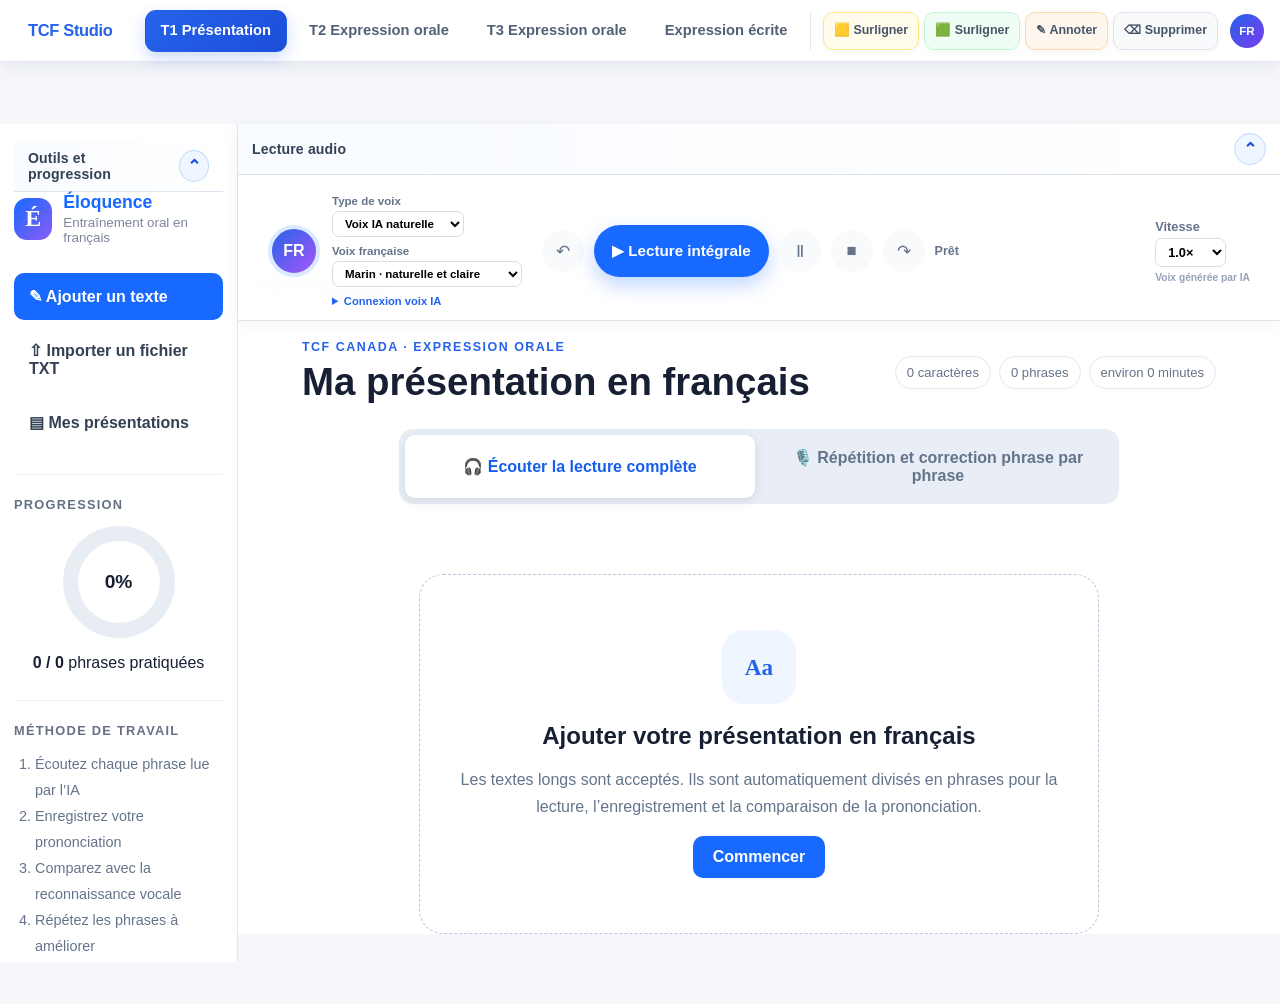
==== commit f17ecb71: "Audit all four study pages and harden T2 persistence" ====
--- a/t1.html
+++ b/t1.html
@@ -3,17 +3,20 @@
 <head>
   <meta charset="UTF-8" />
   <meta name="viewport" content="width=device-width, initial-scale=1.0" />
+  <meta http-equiv="Cache-Control" content="no-cache, no-store, must-revalidate" />
+  <meta http-equiv="Pragma" content="no-cache" />
+  <meta http-equiv="Expires" content="0" />
   <title>TCF Tâche 1 · Présentation</title>
-  <link rel="stylesheet" href="t1.css" />
-  <link rel="stylesheet" href="site-nav.css" />
-  <link rel="stylesheet" href="study-tools.css" />
+  <link rel="stylesheet" href="t1.css?v=20260712.4" />
+  <link rel="stylesheet" href="site-nav.css?v=20260712.4" />
+  <link rel="stylesheet" href="study-tools.css?v=20260712.4" />
 </head>
 <body>
   <nav class="site-switcher" aria-label="Navigation entre les exercices">
-    <a class="active" href="t1.html">T1 自我介绍</a>
-    <a href="t2.html">T2 口语</a>
-    <a href="index.html">T3 口语</a>
-    <a href="writing.html">写作练习</a>
+    <a class="active" href="t1.html?v=20260712.4">T1 自我介绍</a>
+    <a href="t2.html?v=20260712.4">T2 口语</a>
+    <a href="index.html?v=20260712.4">T3 口语</a>
+    <a href="writing.html?v=20260712.4">写作练习</a>
   </nav>
 
   <div class="reader-app">
@@ -81,7 +84,7 @@
       <section class="empty-state" id="emptyState">
         <div class="empty-icon">Aa</div>
         <h2>添加你的法语自我介绍</h2>
-        <p>支持约 2000 字长文本。系统会自动分句并生成逐句朗读、录音和发音对比。</p>
+        <p>Les textes longs sont acceptés. Ils sont automatiquement divisés en phrases pour la lecture, l’enregistrement et la comparaison de la prononciation.</p>
         <button id="emptyAddBtn" type="button">开始添加文本</button>
       </section>
 
@@ -121,9 +124,9 @@
       <div class="sentence-score">未练习</div>
     </article>
   </template>
-  <script src="t1.js"></script>
-  <script src="study-tools.js"></script>
-  <script src="french-only.js"></script>
-  <script src="module-collapse.js"></script>
+  <script src="t1.js?v=20260712.4"></script>
+  <script src="study-tools.js?v=20260712.4"></script>
+  <script src="french-only.js?v=20260712.4"></script>
+  <script src="module-collapse.js?v=20260712.4"></script>
 </body>
 </html>
--- a/t1.css
+++ b/t1.css
@@ -31,4 +31,4 @@
 .sentence-paragraph-group{margin:0 0 30px;padding:12px 15px 5px;background:#f8fbff;border:1px solid #dbeafe;border-radius:18px}.paragraph-label{display:inline-block;margin:0 0 2px;padding:5px 10px;color:#1d4ed8;background:#dbeafe;border-radius:999px;font-size:.76rem;font-weight:850;letter-spacing:.04em}
 .correction-words { display:flex; flex-wrap:wrap; gap:6px; margin-top:8px; }.correction-words span { padding:4px 8px; color:#b42318; background:#fee4e2; border-radius:6px; font-weight:750; }
 dialog { width:min(850px,calc(100% - 24px)); padding:0; border:0; border-radius:20px; box-shadow:0 30px 90px rgba(15,23,42,.3); }dialog::backdrop { background:rgba(15,23,42,.55); backdrop-filter:blur(4px); }.text-dialog-card { padding:28px; }.dialog-heading { display:flex; justify-content:space-between; align-items:start; }.dialog-heading small { color:#2563eb; font-weight:850; letter-spacing:.12em; }.dialog-heading h2 { margin:5px 0 22px; }.dialog-heading button { border:0; background:transparent; font-size:1.8rem; }.text-dialog-card > label { display:block; margin:14px 0 7px; color:#475569; font-weight:750; }.text-dialog-card input,.text-dialog-card textarea { width:100%; padding:12px 14px; border:1px solid #cbd5e1; border-radius:10px; outline:0; }.text-dialog-card textarea { min-height:390px; resize:vertical; font:1.08rem/1.75 Georgia,serif; }.dialog-footer { display:flex; justify-content:space-between; align-items:center; margin-top:15px; color:#64748b; }
-@media(max-width:850px){.reader-app{display:block}.reader-sidebar{position:static;width:auto;height:auto}.side-section{display:none}.player-bar{top:57px;grid-template-columns:1fr auto}.rate-control{display:none}.sentence-card{grid-template-columns:38px 1fr}.sentence-score{grid-column:2;text-align:left}.document-head{display:block}.document-stats{margin-top:14px}.site-switcher{justify-content:flex-start;overflow-x:auto}.site-switcher a{flex:none}}
+@media(max-width:850px){.reader-app{display:block}.reader-sidebar{position:static;width:auto;height:auto}.side-section{display:none}.player-bar{top:57px;grid-template-columns:1fr;gap:9px;padding:10px 14px}.play-controls{justify-content:flex-start;max-width:100%;overflow-x:auto;padding-bottom:3px}.rate-control{display:none}.sentence-card{grid-template-columns:38px 1fr}.sentence-score{grid-column:2;text-align:left}.document-head{display:block}.document-stats{margin-top:14px}.site-switcher{justify-content:flex-start;overflow-x:auto}.site-switcher a{flex:none}}
--- a/site-nav.css
+++ b/site-nav.css
@@ -55,6 +55,7 @@
 }
 
 .top-study-actions {
+  position: relative;
   display: flex;
   align-items: center;
   gap: 5px;
@@ -63,6 +64,11 @@
   border-left: 1px solid #e2e8f0;
   white-space: nowrap;
 }
+.top-study-actions .study-tools__list { position:absolute; top:46px; right:0; z-index:2600; width:min(330px,calc(100vw - 24px)); max-height:320px; padding:8px; overflow:auto; white-space:normal; background:#fff; border:1px solid #cbd5e1; border-radius:12px; box-shadow:0 18px 45px rgba(15,23,42,.22); }
+.top-study-actions .study-tools__list[hidden] { display:none; }
+.study-highlight-note { position:relative; cursor:pointer; }
+.study-highlight-note[data-study-note]::after { content:attr(data-study-note); display:none; position:absolute; left:0; bottom:calc(100% + 8px); z-index:2500; min-width:180px; max-width:360px; padding:9px 11px; color:#1e293b; background:#fff; border:1px solid #fdba74; border-radius:9px; box-shadow:0 12px 30px rgba(15,23,42,.2); font:500 .82rem/1.5 Inter,-apple-system,BlinkMacSystemFont,"Segoe UI",sans-serif; white-space:normal; }
+.study-highlight-note[data-study-note]:hover::after,.study-highlight-note[data-study-note]:focus::after { display:block; }
 .top-study-actions button {
   min-height: 38px;
   padding: 7px 10px;
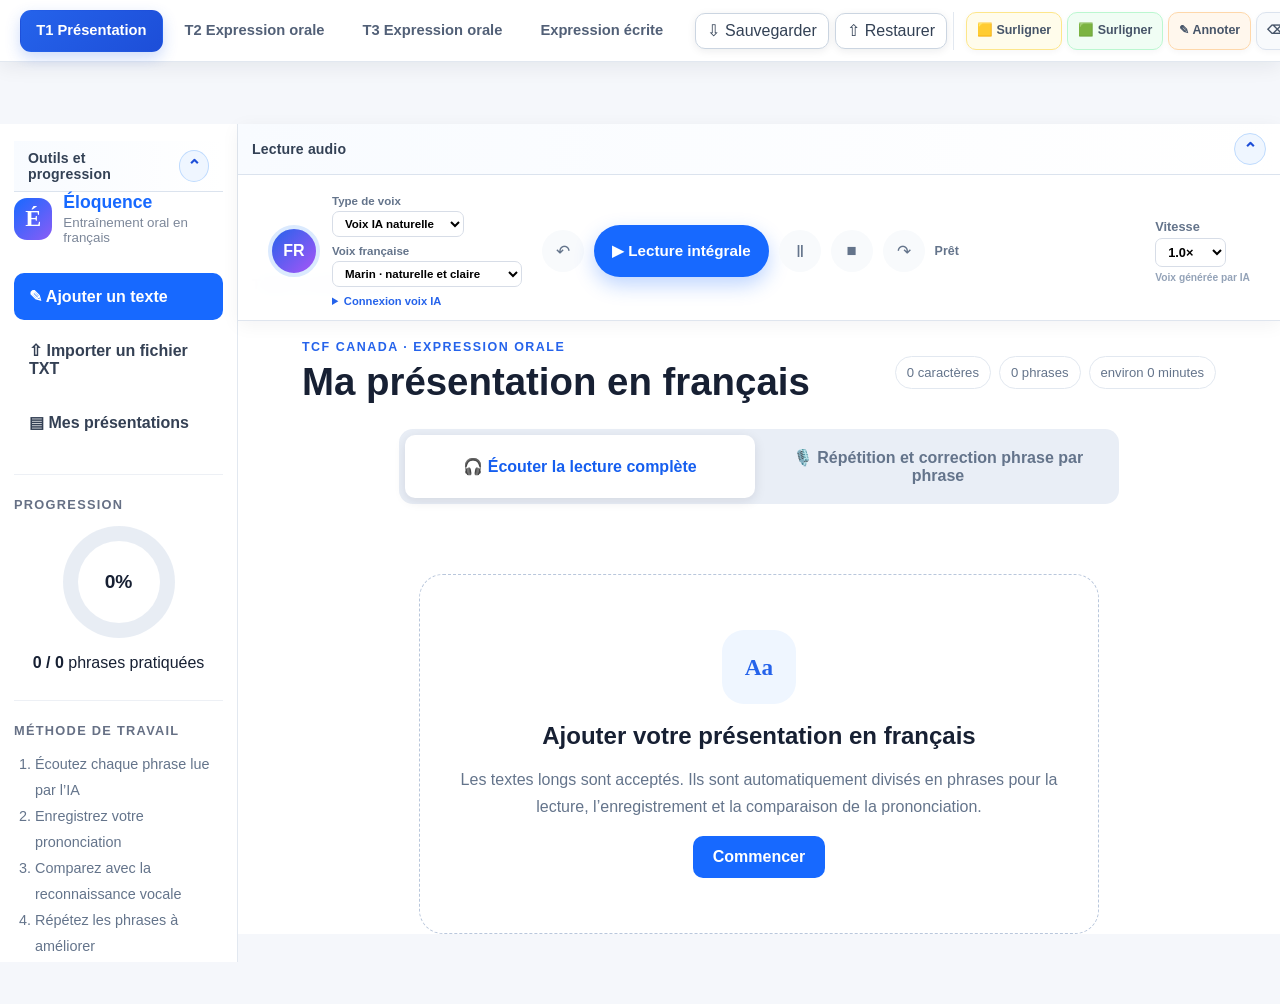
==== commit 12256708: "Add local and web data backup sync for T1 and T2" ====
--- a/t1.html
+++ b/t1.html
@@ -7,16 +7,16 @@
   <meta http-equiv="Pragma" content="no-cache" />
   <meta http-equiv="Expires" content="0" />
   <title>TCF Tâche 1 · Présentation</title>
-  <link rel="stylesheet" href="t1.css?v=20260712.4" />
-  <link rel="stylesheet" href="site-nav.css?v=20260712.4" />
-  <link rel="stylesheet" href="study-tools.css?v=20260712.4" />
+  <link rel="stylesheet" href="t1.css?v=20260712.6" />
+  <link rel="stylesheet" href="site-nav.css?v=20260712.6" />
+  <link rel="stylesheet" href="study-tools.css?v=20260712.6" />
 </head>
 <body>
   <nav class="site-switcher" aria-label="Navigation entre les exercices">
-    <a class="active" href="t1.html?v=20260712.4">T1 自我介绍</a>
-    <a href="t2.html?v=20260712.4">T2 口语</a>
-    <a href="index.html?v=20260712.4">T3 口语</a>
-    <a href="writing.html?v=20260712.4">写作练习</a>
+    <a class="active" href="t1.html?v=20260712.6">T1 自我介绍</a>
+    <a href="t2.html?v=20260712.6">T2 口语</a>
+    <a href="index.html?v=20260712.6">T3 口语</a>
+    <a href="writing.html?v=20260712.6">写作练习</a>
   </nav>
 
   <div class="reader-app">
@@ -124,9 +124,10 @@
       <div class="sentence-score">未练习</div>
     </article>
   </template>
-  <script src="t1.js?v=20260712.4"></script>
-  <script src="study-tools.js?v=20260712.4"></script>
-  <script src="french-only.js?v=20260712.4"></script>
-  <script src="module-collapse.js?v=20260712.4"></script>
+  <script src="t1.js?v=20260712.6"></script>
+  <script src="data-sync.js?v=20260712.6"></script>
+  <script src="study-tools.js?v=20260712.6"></script>
+  <script src="french-only.js?v=20260712.6"></script>
+  <script src="module-collapse.js?v=20260712.6"></script>
 </body>
 </html>
--- a/site-nav.css
+++ b/site-nav.css
@@ -152,6 +152,10 @@
 
 @media print { .site-switcher { display: none !important; } }
 
+.data-sync-actions{display:flex;align-items:center;gap:6px;margin-left:auto;padding-left:10px}.data-sync-actions button{display:inline-flex;align-items:center;gap:5px;min-height:36px;padding:7px 11px;color:#334155;background:#fff;border:1px solid #cbd5e1;border-radius:10px;font:750 .78rem/1 inherit;white-space:nowrap;cursor:pointer;box-shadow:0 2px 8px rgba(15,23,42,.08)}.data-sync-actions button:hover{color:#1d4ed8;border-color:#93c5fd;background:#eff6ff}.data-sync-toast{position:fixed;right:18px;bottom:18px;z-index:10000;max-width:min(420px,calc(100vw - 36px));padding:12px 16px;color:#166534;background:#f0fdf4;border:1px solid #86efac;border-radius:12px;box-shadow:0 16px 40px rgba(15,23,42,.18);font-weight:750;opacity:0;transform:translateY(12px);pointer-events:none;transition:.2s}.data-sync-toast.is-visible{opacity:1;transform:none}.data-sync-toast.is-error{color:#991b1b;background:#fef2f2;border-color:#fca5a5}
+.data-sync-actions + .top-study-actions{margin-left:0}
+@media(max-width:760px){.data-sync-actions{margin-left:4px;padding-left:0}.data-sync-actions button{width:38px;padding:7px;justify-content:center}.data-sync-actions button span{display:none}}
+
 .major-collapsible { position:relative; }
 .major-collapse-bar { display:flex; align-items:center; justify-content:space-between; gap:14px; min-height:48px; padding:9px 14px; color:#334155; background:linear-gradient(90deg,#f8fbff,#fff); border-bottom:1px solid #dbe3ee; }
 .major-collapse-bar strong { font-size:.88rem; letter-spacing:.01em; }
